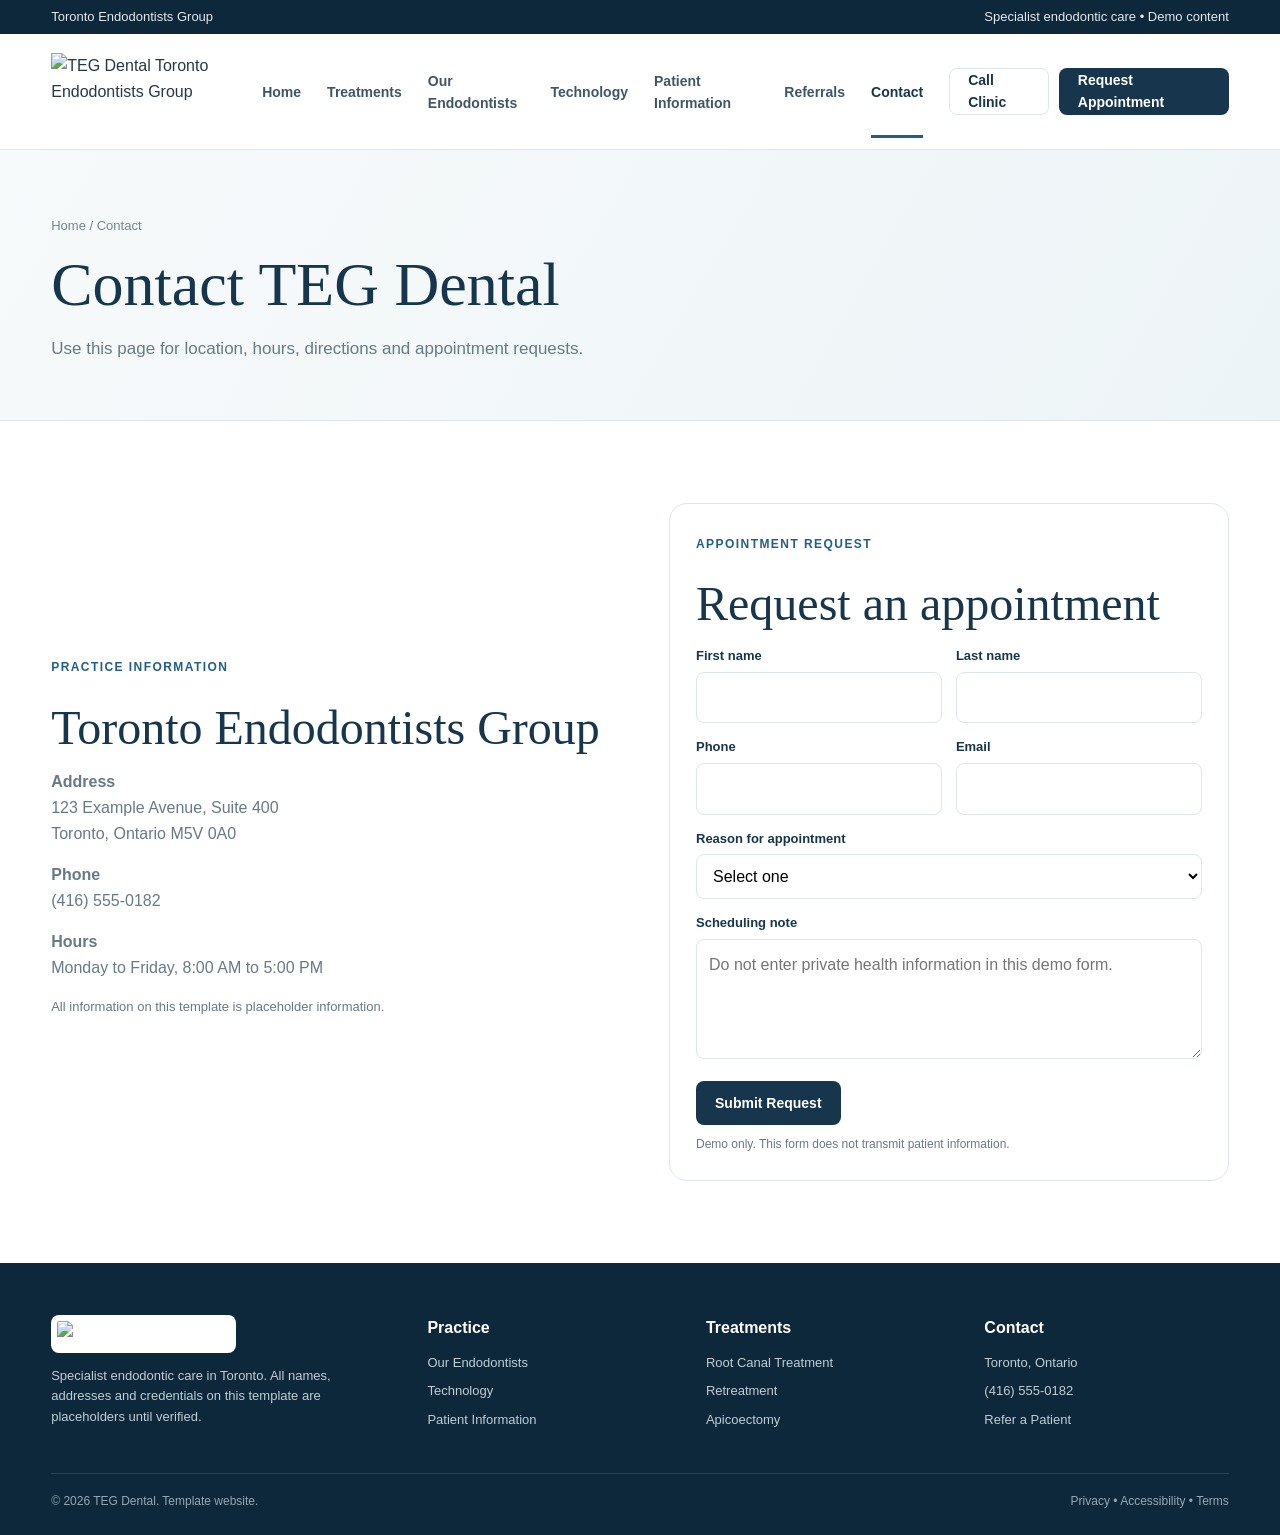
==== contact.html @ d8f6d040 "Add files via upload" ====
<!doctype html>
<html lang="en">
<head>
<meta charset="utf-8">
<meta name="viewport" content="width=device-width,initial-scale=1">
<title>Contact | TEG Dental</title>
<meta name="description" content="TEG Dental Toronto Endodontists Group">
<link rel="stylesheet" href="styles.css">
</head>
<body>

<div class="topbar"><div class="container"><span>Toronto Endodontists Group</span><span>Specialist endodontic care • Demo content</span></div></div>
<header class="site-header">
  <div class="container">
    <div class="nav-wrap">
      <a href="index.html"><img class="logo" src="assets/teg-logo.jpeg" alt="TEG Dental Toronto Endodontists Group"></a>
      <nav class="main-nav"><a class="" href="index.html">Home</a><a class="" href="treatments.html">Treatments</a><a class="" href="endodontists.html">Our Endodontists</a><a class="" href="technology.html">Technology</a><a class="" href="patient-info.html">Patient Information</a><a class="" href="referrals.html">Referrals</a><a class="active" href="contact.html">Contact</a></nav>
      <div class="header-actions">
        <a class="btn btn-outline" href="tel:+14165550182">Call Clinic</a>
        <a class="btn btn-primary" href="contact.html#appointment">Request Appointment</a>
        <button class="menu-btn" id="menuBtn" aria-label="Open menu">☰</button>
      </div>
    </div>
    <nav class="mobile-nav" id="mobileNav"><a href="index.html">Home</a><a href="treatments.html">Treatments</a><a href="endodontists.html">Our Endodontists</a><a href="technology.html">Technology</a><a href="patient-info.html">Patient Information</a><a href="referrals.html">Referrals</a><a href="contact.html">Contact</a></nav>
  </div>
</header>


<main>
<section class="page-hero"><div class="container"><div class="breadcrumb">Home / Contact</div><h1>Contact TEG Dental</h1><p>Use this page for location, hours, directions and appointment requests.</p></div></section>
<section class="section" id="appointment"><div class="container split">
  <div>
    <span class="eyebrow">Practice information</span>
    <h2>Toronto Endodontists Group</h2>
    <p><strong>Address</strong><br>123 Example Avenue, Suite 400<br>Toronto, Ontario M5V 0A0</p>
    <p><strong>Phone</strong><br>(416) 555-0182</p>
    <p><strong>Hours</strong><br>Monday to Friday, 8:00 AM to 5:00 PM</p>
    <p style="font-size:13px">All information on this template is placeholder information.</p>
  </div>
  <div class="form-card">
    <span class="eyebrow">Appointment request</span>
    <h2 style="font-family:Georgia,'Times New Roman',serif;color:#17364d;font-weight:500">Request an appointment</h2>
    <form data-demo>
      <div class="form-grid">
        <div><label>First name</label><input required></div>
        <div><label>Last name</label><input required></div>
        <div><label>Phone</label><input type="tel" required></div>
        <div><label>Email</label><input type="email" required></div>
        <div class="full"><label>Reason for appointment</label><select required><option value="">Select one</option><option>Consultation</option><option>Root canal assessment</option><option>Retreatment assessment</option><option>Emergency assessment</option></select></div>
        <div class="full"><label>Scheduling note</label><textarea placeholder="Do not enter private health information in this demo form."></textarea></div>
        <div class="full"><button class="btn btn-primary" type="submit">Submit Request</button><div class="notice">Demo only. This form does not transmit patient information.</div><div class="success">The demo form is working. No information was transmitted.</div></div>
      </div>
    </form>
  </div>
</div></section>
</main>


<footer class="footer">
  <div class="container">
    <div class="footer-grid">
      <div>
        <img class="footer-logo" src="assets/teg-logo.jpeg" alt="TEG Dental logo">
        <p>Specialist endodontic care in Toronto. All names, addresses and credentials on this template are placeholders until verified.</p>
      </div>
      <div><h4>Practice</h4><div class="footer-links">
        <a href="endodontists.html">Our Endodontists</a>
        <a href="technology.html">Technology</a>
        <a href="patient-info.html">Patient Information</a>
      </div></div>
      <div><h4>Treatments</h4><div class="footer-links">
        <a href="treatments.html#root-canal">Root Canal Treatment</a>
        <a href="treatments.html#retreatment">Retreatment</a>
        <a href="treatments.html#apicoectomy">Apicoectomy</a>
      </div></div>
      <div><h4>Contact</h4><div class="footer-links">
        <a href="contact.html">Toronto, Ontario</a>
        <a href="tel:+14165550182">(416) 555-0182</a>
        <a href="referrals.html">Refer a Patient</a>
      </div></div>
    </div>
    <div class="footer-bottom"><span>© 2026 TEG Dental. Template website.</span><span>Privacy • Accessibility • Terms</span></div>
  </div>
</footer>
<script src="script.js"></script>

</body>
</html>
---- styles.css ----
:root{
  --ink:#17364d;
  --ink-dark:#0e283b;
  --blue:#225f88;
  --blue-soft:#edf5f8;
  --aqua:#dfeff1;
  --warm:#f7f4ef;
  --line:#dce6eb;
  --text:#273844;
  --muted:#687a86;
  --white:#fff;
  --shadow:0 16px 44px rgba(17,51,76,.10);
  --radius:18px;
}
*{box-sizing:border-box}
html{scroll-behavior:smooth}
body{
  margin:0;
  font-family:Arial,Helvetica,sans-serif;
  color:var(--text);
  background:#fff;
  line-height:1.6;
}
a{text-decoration:none;color:inherit}
img{max-width:100%;display:block}
button,input,textarea,select{font:inherit}
.container{width:min(1180px,92%);margin:auto}
.topbar{
  background:var(--ink-dark);
  color:#dfe9ee;
  font-size:13px;
}
.topbar .container{
  min-height:34px;
  display:flex;
  align-items:center;
  justify-content:space-between;
  gap:20px;
}
.site-header{
  position:sticky;top:0;z-index:1000;
  background:rgba(255,255,255,.98);
  border-bottom:1px solid var(--line);
}
.nav-wrap{
  min-height:96px;
  display:flex;
  align-items:center;
  justify-content:space-between;
  gap:26px;
}
.logo{
  width:185px;
  height:76px;
  object-fit:contain;
}
.main-nav{
  display:flex;
  align-items:center;
  gap:26px;
  font-size:14px;
  font-weight:600;
  color:#3f5665;
}
.main-nav a{padding:36px 0 31px;border-bottom:3px solid transparent}
.main-nav a:hover,.main-nav a.active{color:var(--ink);border-bottom-color:var(--blue)}
.header-actions{display:flex;align-items:center;gap:10px}
.btn{
  display:inline-flex;align-items:center;justify-content:center;
  min-height:44px;padding:0 18px;border-radius:8px;
  border:1px solid transparent;font-weight:700;font-size:14px;cursor:pointer
}
.btn-primary{background:var(--ink);color:#fff}
.btn-primary:hover{background:var(--ink-dark)}
.btn-outline{background:#fff;border-color:var(--line);color:var(--ink)}
.btn-outline:hover{border-color:var(--blue);color:var(--blue)}
.menu-btn{
  display:none;background:none;border:0;font-size:24px;color:var(--ink);cursor:pointer
}
.mobile-nav{display:none;border-top:1px solid var(--line);padding:10px 0 18px}
.mobile-nav a{display:block;padding:11px 0;border-bottom:1px solid #edf1f3;font-weight:600;color:#455d6c}

.hero{
  background:
    radial-gradient(circle at 80% 15%,rgba(34,95,136,.10),transparent 30%),
    linear-gradient(120deg,#f9fbfc 0%,#f1f6f8 58%,#edf3f6 100%);
  padding:86px 0 74px;
}
.hero-grid{
  display:grid;grid-template-columns:1.05fr .95fr;gap:62px;align-items:center;
}
.eyebrow{
  display:inline-block;
  text-transform:uppercase;
  letter-spacing:.12em;
  font-size:12px;
  font-weight:800;
  color:var(--blue);
  margin-bottom:16px;
}
.hero h1{
  margin:0;
  color:var(--ink);
  font-family:Georgia,"Times New Roman",serif;
  font-size:clamp(46px,6vw,72px);
  line-height:1.02;
  letter-spacing:-.03em;
  font-weight:500;
}
.hero p{
  max-width:650px;
  color:var(--muted);
  font-size:18px;
  margin:24px 0 0;
}
.hero-actions{display:flex;gap:12px;flex-wrap:wrap;margin-top:30px}
.hero-panel{
  background:#fff;border:1px solid var(--line);border-radius:24px;box-shadow:var(--shadow);
  padding:20px;
}
.clinic-visual{
  height:420px;border-radius:16px;overflow:hidden;
  background:linear-gradient(155deg,#eaf1f5,#d6e6ec);
  position:relative;
}
.clinic-visual:before{
  content:"";position:absolute;inset:45px 55px 0 55px;background:#fff;border-radius:180px 180px 30px 30px;
  box-shadow:inset 0 0 0 1px #dbe6eb;
}
.clinic-visual:after{
  content:"";position:absolute;left:50%;top:94px;transform:translateX(-50%);
  width:150px;height:205px;border:12px solid var(--ink);border-top-width:10px;
  border-radius:48% 48% 42% 42% / 38% 38% 58% 58%;
  background:#fff;
}
.instrument{
  position:absolute;right:93px;top:46px;width:18px;height:255px;background:linear-gradient(#1f557d 0 25%,#aeb9bf 25% 38%,#727d84 38% 100%);
  border-radius:10px;transform:rotate(7deg);z-index:3;
}
.instrument:after{
  content:"";position:absolute;bottom:-58px;left:6px;width:5px;height:70px;background:#77838a;border-radius:3px;
}
.hero-note{
  display:grid;grid-template-columns:repeat(3,1fr);gap:10px;margin-top:14px
}
.hero-note div{border-top:1px solid var(--line);padding-top:13px}
.hero-note strong{display:block;color:var(--ink);font-size:13px}
.hero-note span{font-size:12px;color:var(--muted)}

.section{padding:82px 0}
.section.alt{background:#f8fafb}
.section-head{
  display:grid;grid-template-columns:1fr .7fr;gap:40px;align-items:end;margin-bottom:38px
}
.section-head h2{
  margin:7px 0 0;
  font-family:Georgia,"Times New Roman",serif;
  color:var(--ink);font-size:clamp(34px,4vw,50px);line-height:1.08;font-weight:500
}
.section-head p{margin:0;color:var(--muted)}
.cards{display:grid;grid-template-columns:repeat(3,1fr);gap:18px}
.card{
  background:#fff;border:1px solid var(--line);border-radius:var(--radius);padding:27px;
  transition:.2s ease;
}
.card:hover{transform:translateY(-3px);box-shadow:var(--shadow)}
.card-kicker{font-size:12px;font-weight:800;color:var(--blue);letter-spacing:.08em;text-transform:uppercase}
.card h3{margin:8px 0;color:var(--ink);font-size:20px}
.card p{color:var(--muted);font-size:14px}
.text-link{display:inline-block;margin-top:10px;font-weight:700;color:var(--blue);font-size:14px}
.split{
  display:grid;grid-template-columns:1fr 1fr;gap:58px;align-items:center
}
.image-block{
  min-height:420px;border-radius:22px;background:linear-gradient(145deg,#e7f0f4,#d2e3ea);position:relative;overflow:hidden
}
.image-block .window{
  position:absolute;left:45px;right:45px;top:45px;height:210px;background:#fff;border-radius:8px;
  box-shadow:inset 0 0 0 1px #d9e4e9;
}
.image-block .chair{
  position:absolute;left:72px;bottom:55px;width:230px;height:80px;background:#7698ae;border-radius:50px 50px 24px 24px;transform:rotate(-7deg)
}
.image-block .chair:after{
  content:"";position:absolute;width:48px;height:120px;background:#607f92;left:125px;top:55px;border-radius:20px
}
.image-block .lamp{
  position:absolute;right:82px;top:95px;width:12px;height:200px;background:#667a86;transform:rotate(16deg)
}
.image-block .lamp:after{
  content:"";position:absolute;top:-20px;left:-35px;width:80px;height:42px;background:#fff;border:1px solid #cbd8de;border-radius:50%
}
.split h2{
  font-family:Georgia,"Times New Roman",serif;color:var(--ink);
  font-size:clamp(34px,4vw,48px);line-height:1.08;font-weight:500;margin:8px 0 16px
}
.split p{color:var(--muted)}
.stats{display:grid;grid-template-columns:repeat(3,1fr);gap:14px;margin-top:28px}
.stat{border-left:3px solid var(--blue);padding-left:14px}
.stat strong{display:block;color:var(--ink);font-size:22px}
.stat span{color:var(--muted);font-size:12px}

.band{background:var(--ink);color:#fff;padding:62px 0}
.band-grid{display:grid;grid-template-columns:1fr auto;gap:30px;align-items:center}
.band h2{font-family:Georgia,"Times New Roman",serif;font-size:38px;font-weight:500;margin:0}
.band p{color:#c7d7e1;margin:8px 0 0;max-width:700px}

.page-hero{
  padding:66px 0 58px;background:linear-gradient(120deg,#f7fafb,#edf4f7);border-bottom:1px solid var(--line)
}
.breadcrumb{font-size:13px;color:#738692;margin-bottom:15px}
.page-hero h1{
  font-family:Georgia,"Times New Roman",serif;
  font-size:clamp(42px,5vw,62px);
  color:var(--ink);font-weight:500;line-height:1.05;margin:0
}
.page-hero p{max-width:720px;color:var(--muted);font-size:17px;margin:18px 0 0}

.content-grid{display:grid;grid-template-columns:1fr 310px;gap:52px;align-items:start}
.content h2{font-family:Georgia,"Times New Roman",serif;color:var(--ink);font-size:34px;font-weight:500;margin-top:0}
.content h3{color:var(--ink);margin-top:30px}
.content p,.content li{color:var(--muted)}
.content ul{padding-left:20px}
.side-card{
  position:sticky;top:125px;background:#f7fafb;border:1px solid var(--line);border-radius:16px;padding:22px
}
.side-card h3{color:var(--ink);margin-top:0}
.side-card a{display:block;padding:10px 0;border-bottom:1px solid var(--line);font-size:14px;color:#456071}
.side-card a:last-child{border-bottom:0}

.doctor-grid{display:grid;grid-template-columns:repeat(3,1fr);gap:22px}
.doctor-card{border:1px solid var(--line);border-radius:18px;overflow:hidden;background:#fff}
.doctor-photo{
  height:300px;background:linear-gradient(155deg,#e9f1f5,#d6e5eb);display:flex;align-items:flex-end;justify-content:center
}
.person{
  width:180px;height:235px;background:#fff;border-radius:90px 90px 15px 15px;position:relative
}
.person:before{
  content:"";position:absolute;left:50%;top:28px;transform:translateX(-50%);
  width:92px;height:92px;border-radius:50%;background:#d9a682;
}
.person:after{
  content:"";position:absolute;left:50%;top:18px;transform:translateX(-50%);
  width:100px;height:46px;border-radius:60px 60px 15px 15px;background:#263c4b;
}
.doctor-info{padding:22px}
.doctor-info h3{margin:0;color:var(--ink);font-size:21px}
.role{color:var(--blue);font-size:13px;font-weight:700;margin:4px 0 10px}
.doctor-info p{color:var(--muted);font-size:14px}

.form-card{background:#fff;border:1px solid var(--line);border-radius:18px;padding:26px}
.form-grid{display:grid;grid-template-columns:1fr 1fr;gap:14px}
.form-card label{display:block;font-size:13px;font-weight:700;color:var(--ink);margin-bottom:5px}
.form-card input,.form-card textarea,.form-card select{
  width:100%;border:1px solid var(--line);border-radius:8px;padding:12px;background:#fff;outline:none
}
.form-card input:focus,.form-card textarea:focus,.form-card select:focus{border-color:var(--blue);box-shadow:0 0 0 3px rgba(34,95,136,.08)}
.form-card textarea{min-height:120px;resize:vertical}
.full{grid-column:1/-1}
.notice{font-size:12px;color:var(--muted);margin-top:10px}
.success{display:none;background:#edf6f1;border:1px solid #cfe2d8;color:#315d49;border-radius:8px;padding:12px;margin-top:12px}

.footer{background:var(--ink-dark);color:#fff;padding:52px 0 24px}
.footer-grid{display:grid;grid-template-columns:1.4fr 1fr 1fr 1fr;gap:34px}
.footer-logo{width:185px;background:#fff;padding:6px;border-radius:8px}
.footer h4{margin:0 0 12px}
.footer p,.footer a{color:#bdced8;font-size:13px}
.footer-links{display:grid;gap:8px}
.footer-bottom{border-top:1px solid rgba(255,255,255,.12);margin-top:32px;padding-top:18px;display:flex;justify-content:space-between;gap:20px;color:#91a9b7;font-size:12px}

@media(max-width:1000px){
  .main-nav,.header-actions .btn-outline{display:none}
  .menu-btn{display:block}
  .hero-grid,.split,.content-grid{grid-template-columns:1fr}
  .cards,.doctor-grid{grid-template-columns:1fr 1fr}
  .side-card{position:static}
  .footer-grid{grid-template-columns:1fr 1fr}
}
@media(max-width:650px){
  .topbar .container{justify-content:center}.topbar span:last-child{display:none}
  .logo{width:150px;height:64px}
  .hero{padding-top:54px}
  .hero-note,.cards,.doctor-grid,.stats,.form-grid,.footer-grid{grid-template-columns:1fr}
  .section-head{grid-template-columns:1fr}
  .band-grid{grid-template-columns:1fr}
  .footer-bottom{flex-direction:column}
}
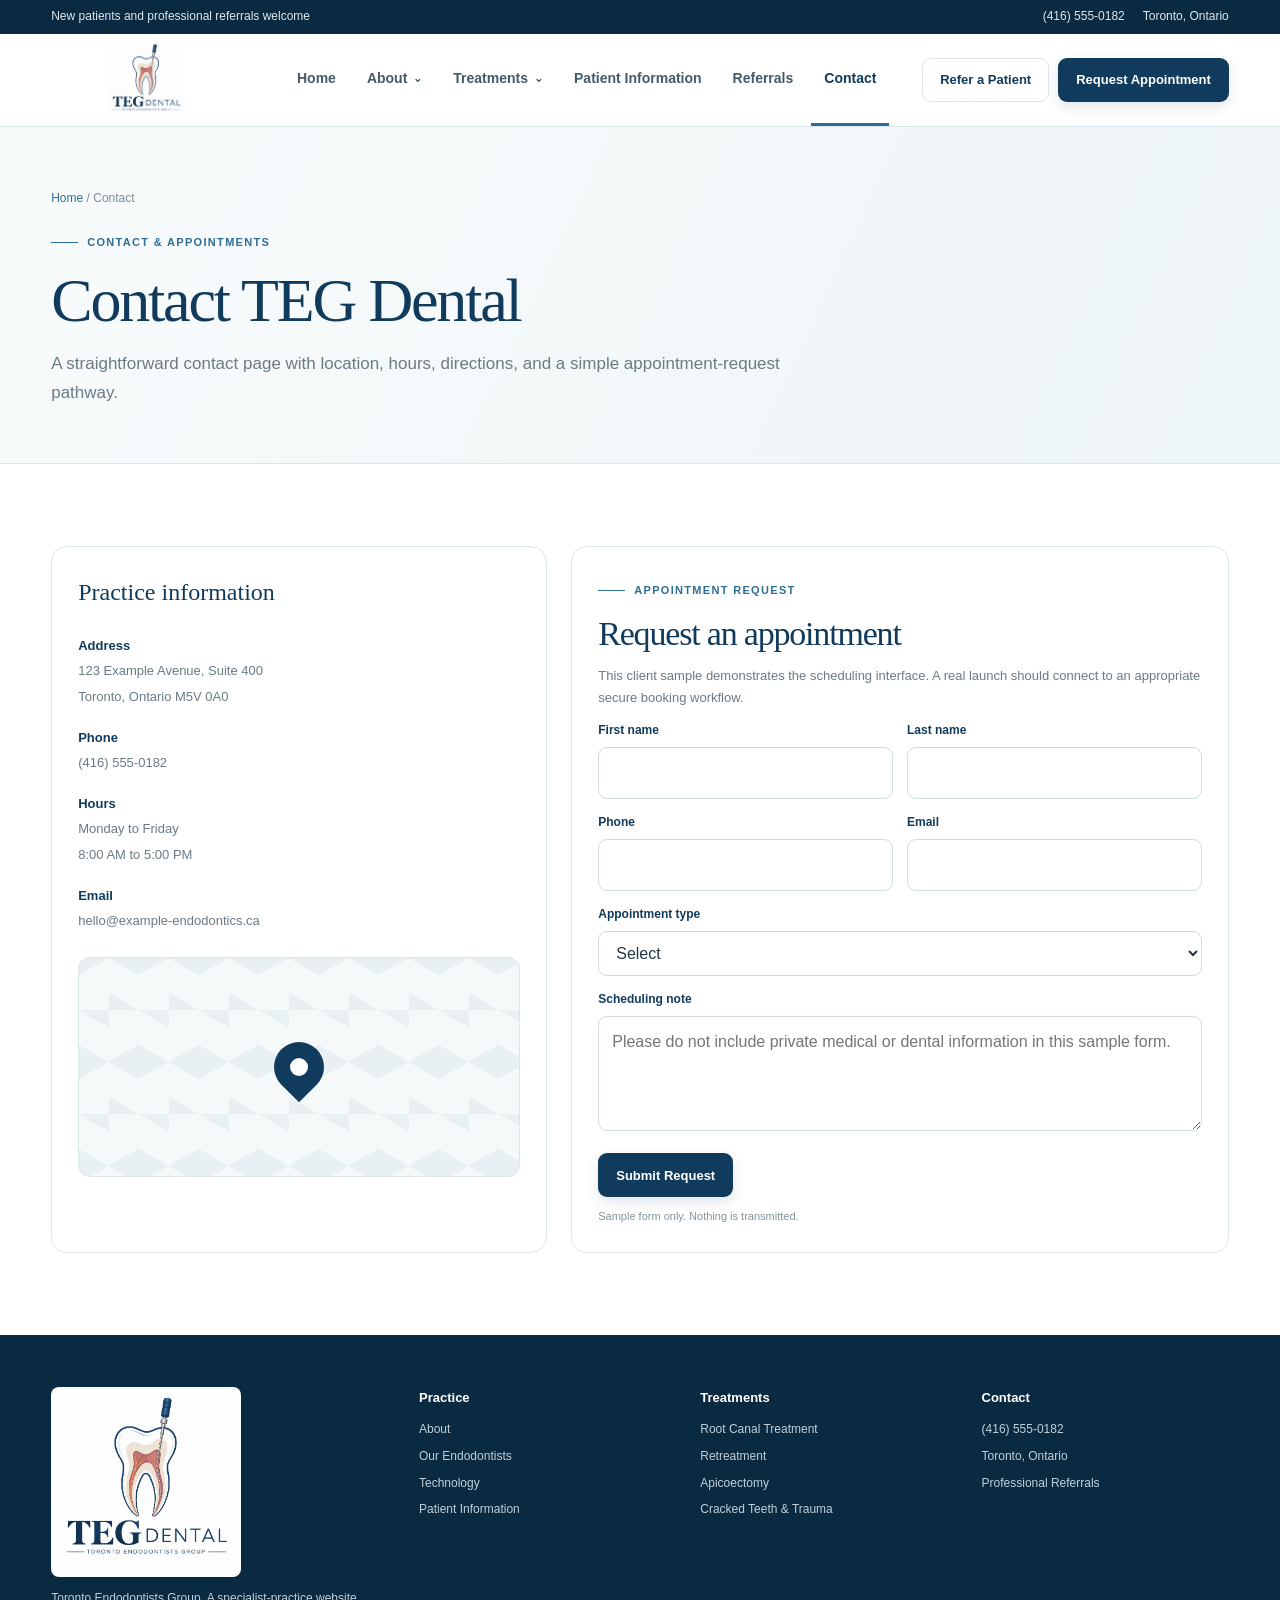
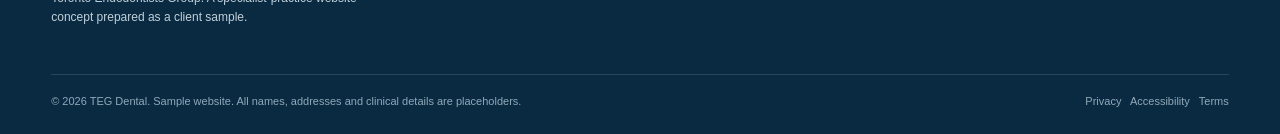
==== commit efe499b7: "Add files via upload" ====
--- a/contact.html
+++ b/contact.html
@@ -3,86 +3,605 @@
 <head>
 <meta charset="utf-8">
 <meta name="viewport" content="width=device-width,initial-scale=1">
+<meta name="theme-color" content="#113b5c">
 <title>Contact | TEG Dental</title>
-<meta name="description" content="TEG Dental Toronto Endodontists Group">
-<link rel="stylesheet" href="styles.css">
+<meta name="description" content="Contact TEG Dental and request an appointment.">
+<style>
+:root{
+  --navy:#113b5c;
+  --navy-2:#0a2a42;
+  --blue:#2d6e97;
+  --blue-2:#4b88a9;
+  --mist:#eef5f7;
+  --mist-2:#f6f9fa;
+  --warm:#f7f5f1;
+  --ink:#223744;
+  --muted:#6a7b85;
+  --line:#dbe5ea;
+  --white:#ffffff;
+  --success:#2f654e;
+  --success-bg:#eef7f2;
+  --shadow:0 18px 50px rgba(17,59,92,.10);
+  --shadow-soft:0 8px 24px rgba(17,59,92,.07);
+  --r-sm:10px;
+  --r-md:16px;
+  --r-lg:24px;
+  --max:1180px;
+}
+*{box-sizing:border-box}
+html{scroll-behavior:smooth}
+body{
+  margin:0;
+  color:var(--ink);
+  background:#fff;
+  font-family:"Segoe UI",Arial,Helvetica,sans-serif;
+  line-height:1.65;
+  -webkit-font-smoothing:antialiased;
+}
+body.menu-open{overflow:hidden}
+a{color:inherit;text-decoration:none}
+img{display:block;max-width:100%}
+button,input,select,textarea{font:inherit}
+button{color:inherit}
+.container{width:min(var(--max),92%);margin:auto}
+.skip-link{
+  position:absolute;left:16px;top:-60px;background:var(--navy);color:#fff;
+  padding:10px 14px;border-radius:8px;z-index:4000
+}
+.skip-link:focus{top:12px}
+:focus-visible{outline:3px solid rgba(45,110,151,.35);outline-offset:3px}
+.utility{
+  background:var(--navy-2);color:#dce8ee;font-size:12px
+}
+.utility .container{
+  min-height:34px;display:flex;align-items:center;justify-content:space-between;gap:20px
+}
+.utility-left,.utility-right{display:flex;gap:18px;align-items:center}
+.utility a:hover{color:#fff}
+.site-header{
+  position:sticky;top:0;z-index:2000;background:rgba(255,255,255,.98);
+  border-bottom:1px solid var(--line);backdrop-filter:blur(14px)
+}
+.header-row{
+  min-height:92px;display:grid;grid-template-columns:200px 1fr auto;align-items:center;gap:26px
+}
+.brand-logo{width:190px;height:76px;object-fit:contain}
+.desktop-nav{
+  display:flex;justify-content:center;align-items:stretch;gap:5px;height:92px
+}
+.nav-item{position:relative;display:flex;align-items:stretch}
+.nav-link{
+  display:flex;align-items:center;gap:6px;padding:0 13px;font-size:14px;font-weight:650;
+  color:#435b69;border-bottom:3px solid transparent
+}
+.nav-link:hover,.nav-link.active,.nav-item:focus-within>.nav-link{
+  color:var(--navy);border-bottom-color:var(--blue)
+}
+.chev{font-size:11px;transition:.2s}
+.nav-item:hover .chev,.nav-item:focus-within .chev{transform:rotate(180deg)}
+.dropdown{
+  position:absolute;left:0;top:76px;min-width:250px;padding:10px;background:#fff;
+  border:1px solid var(--line);border-radius:12px;box-shadow:var(--shadow);
+  opacity:0;visibility:hidden;transform:translateY(7px);transition:.18s ease
+}
+.nav-item:hover .dropdown,.nav-item:focus-within .dropdown{
+  opacity:1;visibility:visible;transform:translateY(0)
+}
+.dropdown a{
+  display:block;padding:10px 11px;border-radius:8px;font-size:13px;color:#455f6e
+}
+.dropdown a:hover{background:var(--mist-2);color:var(--navy)}
+.dropdown .drop-title{
+  font-size:11px;letter-spacing:.08em;text-transform:uppercase;color:#84939c;font-weight:800;
+  padding:6px 11px 4px
+}
+.header-actions{display:flex;align-items:center;gap:9px}
+.btn{
+  display:inline-flex;align-items:center;justify-content:center;min-height:44px;
+  padding:0 17px;border-radius:9px;border:1px solid transparent;
+  font-weight:700;font-size:13px;cursor:pointer;transition:.18s ease
+}
+.btn:hover{transform:translateY(-1px)}
+.btn-primary{background:var(--navy);color:#fff;box-shadow:0 5px 14px rgba(17,59,92,.12)}
+.btn-primary:hover{background:var(--navy-2)}
+.btn-secondary{background:#fff;color:var(--navy);border-color:var(--line)}
+.btn-secondary:hover{border-color:#b7ced9;background:#fbfdfe}
+.btn-light{background:#fff;color:var(--navy)}
+.menu-btn{
+  display:none;width:44px;height:44px;border:1px solid var(--line);border-radius:9px;
+  background:#fff;cursor:pointer
+}
+.menu-lines,.menu-lines:before,.menu-lines:after{
+  display:block;width:20px;height:2px;background:var(--navy);margin:auto;position:relative
+}
+.menu-lines:before,.menu-lines:after{content:"";position:absolute;left:0}
+.menu-lines:before{top:-6px}.menu-lines:after{top:6px}
+
+.mobile-menu{
+  display:none;position:fixed;inset:127px 0 0;background:#fff;z-index:1900;overflow:auto;
+  border-top:1px solid var(--line);padding:18px 4% 100px
+}
+.mobile-menu.open{display:block}
+.mobile-menu a,.mobile-group button{
+  width:100%;display:flex;justify-content:space-between;align-items:center;
+  padding:13px 2px;border:0;border-bottom:1px solid #edf2f4;background:#fff;
+  font-weight:700;color:#395464;text-align:left;cursor:pointer
+}
+.mobile-sub{display:none;padding:3px 0 10px 14px}
+.mobile-sub.open{display:block}
+.mobile-sub a{font-weight:500;font-size:14px;padding:10px 0}
+.mobile-cta{display:grid;grid-template-columns:1fr 1fr;gap:10px;margin-top:18px}
+.mobile-cta .btn{width:100%}
+
+.hero{
+  background:
+    radial-gradient(circle at 78% 18%,rgba(45,110,151,.12),transparent 27%),
+    linear-gradient(115deg,#fbfcfd 0%,#f3f8fa 58%,#eef5f7 100%);
+  padding:82px 0 72px;border-bottom:1px solid #edf2f4
+}
+.hero-grid{display:grid;grid-template-columns:1.08fr .92fr;gap:64px;align-items:center}
+.eyebrow{
+  display:inline-flex;align-items:center;gap:9px;color:var(--blue);font-size:11px;
+  font-weight:800;letter-spacing:.12em;text-transform:uppercase;margin-bottom:17px
+}
+.eyebrow:before{content:"";width:27px;height:1px;background:var(--blue)}
+.hero h1,.page-hero h1,.display-title{
+  margin:0;color:var(--navy);font-family:Georgia,"Times New Roman",serif;
+  font-weight:500;letter-spacing:-.035em
+}
+.hero h1{font-size:clamp(45px,5.7vw,72px);line-height:1.02;max-width:720px}
+.hero-lead{font-size:18px;max-width:650px;color:var(--muted);margin:23px 0 0}
+.hero-actions{display:flex;gap:11px;flex-wrap:wrap;margin-top:29px}
+.trust-row{
+  display:flex;gap:22px;flex-wrap:wrap;margin-top:29px;padding-top:23px;border-top:1px solid #dbe6eb
+}
+.trust-item{min-width:135px}
+.trust-item strong{display:block;color:var(--navy);font-size:13px}
+.trust-item span{color:var(--muted);font-size:12px}
+.brand-panel{
+  background:#fff;border:1px solid var(--line);border-radius:var(--r-lg);
+  box-shadow:var(--shadow);overflow:hidden
+}
+.brand-panel-top{
+  min-height:355px;padding:38px;display:flex;align-items:center;justify-content:center;
+  background:
+   linear-gradient(145deg,rgba(255,255,255,.9),rgba(239,246,248,.95)),
+   linear-gradient(#fff,#fff)
+}
+.hero-logo{
+  width:min(420px,92%);filter:drop-shadow(0 8px 18px rgba(17,59,92,.08))
+}
+.brand-panel-bottom{display:grid;grid-template-columns:1fr 1fr;border-top:1px solid var(--line)}
+.brand-panel-bottom a,.brand-panel-bottom div{
+  padding:17px 20px;font-size:12px;color:var(--muted)
+}
+.brand-panel-bottom a:first-child{border-right:1px solid var(--line)}
+.brand-panel-bottom strong{display:block;color:var(--navy);font-size:13px;margin-bottom:2px}
+
+.pathway{padding:24px 0;background:#fff;border-bottom:1px solid var(--line)}
+.pathway-grid{display:grid;grid-template-columns:1fr 1fr;gap:14px}
+.path-card{
+  display:flex;align-items:center;justify-content:space-between;gap:25px;
+  border:1px solid var(--line);border-radius:14px;padding:18px 20px;background:#fff;
+  transition:.18s ease
+}
+.path-card:hover{box-shadow:var(--shadow-soft);border-color:#c4d8e2}
+.path-card strong{display:block;color:var(--navy);font-size:15px}
+.path-card span{display:block;color:var(--muted);font-size:12px;margin-top:2px}
+.path-arrow{color:var(--blue);font-size:20px}
+
+.section{padding:82px 0}
+.section.alt{background:var(--mist-2)}
+.section.warm{background:var(--warm)}
+.section-head{
+  display:grid;grid-template-columns:1fr .72fr;gap:46px;align-items:end;margin-bottom:38px
+}
+.display-title{font-size:clamp(34px,4.3vw,52px);line-height:1.06}
+.section-head p{margin:0;color:var(--muted);max-width:520px}
+.services-grid{display:grid;grid-template-columns:repeat(3,1fr);gap:18px}
+.service-card{
+  display:flex;flex-direction:column;min-height:285px;padding:26px;
+  border:1px solid var(--line);border-radius:var(--r-md);background:#fff;transition:.2s ease
+}
+.service-card:hover{box-shadow:var(--shadow);transform:translateY(-3px);border-color:#c5d7df}
+.service-num{
+  width:42px;height:42px;border-radius:10px;background:var(--mist);color:var(--blue);
+  display:grid;place-items:center;font-size:12px;font-weight:800;margin-bottom:30px
+}
+.service-card h3{color:var(--navy);font-size:20px;line-height:1.25;margin:0 0 9px}
+.service-card p{font-size:14px;color:var(--muted);margin:0 0 22px}
+.service-card .text-link{margin-top:auto}
+.text-link{
+  display:inline-flex;align-items:center;gap:7px;color:var(--blue);font-weight:750;font-size:13px
+}
+.text-link:hover{color:var(--navy)}
+.split{display:grid;grid-template-columns:1fr 1fr;gap:64px;align-items:center}
+.split-copy p{color:var(--muted)}
+.feature-box{
+  min-height:420px;border-radius:var(--r-lg);border:1px solid var(--line);
+  background:linear-gradient(145deg,#eaf3f6,#f8fbfc);
+  padding:34px;display:flex;flex-direction:column;justify-content:space-between
+}
+.feature-box-logo{width:260px;opacity:.96}
+.feature-list{display:grid;grid-template-columns:1fr 1fr;gap:12px}
+.feature-pill{
+  background:rgba(255,255,255,.86);border:1px solid rgba(210,225,232,.9);
+  border-radius:12px;padding:14px
+}
+.feature-pill strong{display:block;color:var(--navy);font-size:13px}
+.feature-pill span{display:block;color:var(--muted);font-size:11px;margin-top:2px}
+.process{display:grid;grid-template-columns:repeat(3,1fr);gap:18px}
+.process-step{padding:0 24px 0 0}
+.process-step+.process-step{border-left:1px solid var(--line);padding-left:28px}
+.process-no{color:var(--blue);font-weight:800;font-size:12px;letter-spacing:.08em}
+.process-step h3{font-size:19px;color:var(--navy);margin:9px 0 7px}
+.process-step p{color:var(--muted);font-size:14px;margin:0}
+
+.team-preview{display:grid;grid-template-columns:1.05fr .95fr;gap:54px;align-items:center}
+.profile-stack{display:grid;grid-template-columns:repeat(3,1fr);gap:12px}
+.profile-mini{
+  background:#fff;border:1px solid var(--line);border-radius:16px;padding:14px;text-align:center
+}
+.profile-placeholder{
+  aspect-ratio:4/5;border-radius:12px;background:linear-gradient(155deg,#e7f0f4,#d5e4ea);
+  position:relative;overflow:hidden;margin-bottom:13px
+}
+.profile-placeholder:before{
+  content:"";position:absolute;width:72px;height:72px;border-radius:50%;
+  background:#b9cad3;left:50%;top:24%;transform:translateX(-50%)
+}
+.profile-placeholder:after{
+  content:"";position:absolute;width:116px;height:130px;border-radius:60px 60px 18px 18px;
+  background:#fff;left:50%;bottom:-20px;transform:translateX(-50%)
+}
+.profile-mini strong{display:block;color:var(--navy);font-size:13px}
+.profile-mini span{display:block;color:var(--muted);font-size:11px}
+.small-note{font-size:11px;color:#87959d}
+
+.cta-band{background:var(--navy);color:#fff;padding:58px 0}
+.cta-grid{display:grid;grid-template-columns:1fr auto;gap:30px;align-items:center}
+.cta-band h2{
+  margin:0;font-family:Georgia,"Times New Roman",serif;font-weight:500;
+  font-size:clamp(30px,3.7vw,44px)
+}
+.cta-band p{margin:8px 0 0;color:#c8d8e2;max-width:730px}
+
+.page-hero{
+  padding:62px 0 56px;background:linear-gradient(115deg,#f8fbfc,#eef5f7);
+  border-bottom:1px solid var(--line)
+}
+.breadcrumb{font-size:12px;color:#7d8d96;margin-bottom:16px}
+.breadcrumb a{color:var(--blue)}
+.page-hero h1{font-size:clamp(40px,5vw,62px);line-height:1.05}
+.page-hero p{max-width:760px;color:var(--muted);font-size:17px;margin:17px 0 0}
+.page-actions{display:flex;gap:10px;flex-wrap:wrap;margin-top:24px}
+
+.content-layout{display:grid;grid-template-columns:minmax(0,1fr) 300px;gap:56px;align-items:start}
+.rich-content{max-width:800px}
+.rich-content h2{
+  font-family:Georgia,"Times New Roman",serif;color:var(--navy);
+  font-size:34px;line-height:1.15;font-weight:500;margin:0 0 16px
+}
+.rich-content h2:not(:first-child){margin-top:48px}
+.rich-content h3{color:var(--navy);font-size:19px;margin:28px 0 8px}
+.rich-content p,.rich-content li{color:var(--muted)}
+.rich-content ul{padding-left:20px}
+.rich-content li{margin:7px 0}
+.info-callout{
+  padding:18px 20px;border-left:3px solid var(--blue);background:var(--mist-2);
+  border-radius:0 10px 10px 0;margin:24px 0
+}
+.info-callout strong{color:var(--navy)}
+.side-card{
+  position:sticky;top:122px;border:1px solid var(--line);border-radius:14px;
+  background:#fff;padding:20px;box-shadow:var(--shadow-soft)
+}
+.side-card h3{margin:0 0 9px;color:var(--navy);font-size:16px}
+.side-card a{
+  display:block;padding:9px 0;border-bottom:1px solid #edf2f4;color:#516977;font-size:13px
+}
+.side-card a:last-of-type{border-bottom:0}
+.side-card .btn{width:100%;margin-top:14px}
+
+.treatment-index{display:grid;grid-template-columns:repeat(2,1fr);gap:16px}
+.treatment-row{
+  display:grid;grid-template-columns:auto 1fr auto;gap:15px;align-items:center;
+  border:1px solid var(--line);border-radius:14px;padding:18px;background:#fff
+}
+.treatment-row:hover{box-shadow:var(--shadow-soft)}
+.treatment-row .service-num{margin:0}
+.treatment-row h3{margin:0;color:var(--navy);font-size:17px}
+.treatment-row p{margin:3px 0 0;color:var(--muted);font-size:12px}
+.treatment-row .path-arrow{font-size:18px}
+
+.doctor-grid{display:grid;grid-template-columns:repeat(3,1fr);gap:20px}
+.doctor-card{border:1px solid var(--line);border-radius:16px;background:#fff;overflow:hidden}
+.doctor-image{
+  aspect-ratio:4/4.6;background:linear-gradient(155deg,#e8f1f4,#d8e6eb);
+  position:relative;overflow:hidden
+}
+.doctor-image:before{
+  content:"";position:absolute;width:115px;height:115px;border-radius:50%;
+  background:#b8c9d2;left:50%;top:18%;transform:translateX(-50%)
+}
+.doctor-image:after{
+  content:"";position:absolute;width:205px;height:220px;border-radius:100px 100px 25px 25px;
+  background:#fff;left:50%;bottom:-48px;transform:translateX(-50%);
+  box-shadow:inset 0 0 0 1px #e0e8ec
+}
+.doctor-copy{padding:21px}
+.doctor-copy h3{margin:0;color:var(--navy);font-size:20px}
+.doctor-role{color:var(--blue);font-size:12px;font-weight:800;margin:4px 0 10px}
+.doctor-copy p{font-size:13px;color:var(--muted);margin:0}
+
+.faq-list{border-top:1px solid var(--line)}
+.faq-item{border-bottom:1px solid var(--line)}
+.faq-q{
+  width:100%;display:flex;justify-content:space-between;gap:20px;align-items:center;
+  padding:18px 0;border:0;background:transparent;text-align:left;cursor:pointer;
+  font-weight:750;color:var(--navy)
+}
+.faq-plus{font-size:20px;color:var(--blue);transition:.2s}
+.faq-item.open .faq-plus{transform:rotate(45deg)}
+.faq-a{display:none;padding:0 0 18px;color:var(--muted);font-size:14px;max-width:790px}
+.faq-item.open .faq-a{display:block}
+
+.form-card{border:1px solid var(--line);border-radius:16px;background:#fff;padding:26px}
+.form-grid{display:grid;grid-template-columns:1fr 1fr;gap:14px}
+.field label{display:block;color:var(--navy);font-size:12px;font-weight:800;margin-bottom:6px}
+.field input,.field select,.field textarea{
+  width:100%;border:1px solid #cedce3;border-radius:9px;padding:12px 13px;background:#fff;
+  color:var(--ink);outline:none
+}
+.field input:focus,.field select:focus,.field textarea:focus{
+  border-color:var(--blue);box-shadow:0 0 0 3px rgba(45,110,151,.08)
+}
+.field textarea{min-height:115px;resize:vertical}
+.full{grid-column:1/-1}
+.form-note{font-size:11px;color:#83929a;margin-top:10px}
+.success{
+  display:none;background:var(--success-bg);color:var(--success);
+  border:1px solid #cfe4d8;border-radius:9px;padding:12px;margin-top:12px;font-size:13px
+}
+.contact-grid{display:grid;grid-template-columns:.86fr 1.14fr;gap:24px}
+.contact-panel{border:1px solid var(--line);border-radius:16px;padding:26px;background:#fff}
+.contact-panel h2{font-family:Georgia,"Times New Roman",serif;color:var(--navy);font-weight:500;margin-top:0}
+.contact-list{display:grid;gap:18px;margin-top:23px}
+.contact-item strong{display:block;color:var(--navy);font-size:13px}
+.contact-item span,.contact-item a{color:var(--muted);font-size:13px}
+.map-placeholder{
+  margin-top:24px;min-height:220px;border-radius:12px;background:
+  linear-gradient(30deg,#e8f0f3 12%,transparent 12.5%,transparent 87%,#e8f0f3 87.5%),
+  linear-gradient(150deg,#e8f0f3 12%,transparent 12.5%,transparent 87%,#e8f0f3 87.5%),
+  linear-gradient(30deg,#e8f0f3 12%,transparent 12.5%,transparent 87%,#e8f0f3 87.5%),
+  #f6f9fa;
+  background-size:60px 104px;background-position:0 0,0 0,30px 52px;
+  display:grid;place-items:center;border:1px solid var(--line)
+}
+.map-pin{
+  width:50px;height:50px;border-radius:50% 50% 50% 0;background:var(--navy);
+  transform:rotate(-45deg);position:relative
+}
+.map-pin:after{
+  content:"";position:absolute;width:18px;height:18px;border-radius:50%;background:#fff;
+  left:16px;top:16px
+}
+
+.footer{background:var(--navy-2);color:#fff;padding:52px 0 24px}
+.footer-grid{display:grid;grid-template-columns:1.35fr 1fr 1fr 1fr;gap:34px}
+.footer-logo{width:190px;background:#fff;border-radius:8px;padding:5px}
+.footer p,.footer a{color:#bfd0da;font-size:12px}
+.footer h4{margin:0 0 12px;font-size:13px}
+.footer-links{display:grid;gap:7px}
+.footer-links a:hover{color:#fff}
+.footer-bottom{
+  border-top:1px solid rgba(255,255,255,.12);margin-top:34px;padding-top:17px;
+  display:flex;justify-content:space-between;gap:20px;color:#8fa9b8;font-size:11px
+}
+.mobile-bar{display:none}
+
+@media(max-width:1080px){
+  .header-row{grid-template-columns:180px 1fr auto}
+  .desktop-nav{display:none}.menu-btn{display:block}
+  .hero-grid,.split,.team-preview,.content-layout,.contact-grid{grid-template-columns:1fr}
+  .side-card{position:static}
+  .brand-panel{max-width:720px}
+}
+@media(max-width:760px){
+  body{padding-bottom:68px}
+  .utility-right{display:none}
+  .utility .container{justify-content:center}
+  .header-row{min-height:78px;grid-template-columns:150px 1fr auto}
+  .brand-logo{width:148px;height:64px}
+  .header-actions .btn{display:none}
+  .mobile-menu{inset:112px 0 68px}
+  .hero{padding:52px 0 48px}
+  .hero-grid{gap:36px}
+  .hero h1{font-size:44px}
+  .hero-lead{font-size:16px}
+  .trust-row{gap:16px}
+  .brand-panel-top{min-height:245px;padding:24px}
+  .brand-panel-bottom{grid-template-columns:1fr}
+  .brand-panel-bottom a:first-child{border-right:0;border-bottom:1px solid var(--line)}
+  .pathway-grid,.services-grid,.process,.profile-stack,.treatment-index,.doctor-grid,.form-grid,.footer-grid{
+    grid-template-columns:1fr
+  }
+  .section{padding:60px 0}
+  .section-head{grid-template-columns:1fr;gap:18px}
+  .process-step+.process-step{border-left:0;border-top:1px solid var(--line);padding:22px 0 0}
+  .feature-list{grid-template-columns:1fr}
+  .cta-grid{grid-template-columns:1fr}
+  .page-hero{padding:46px 0 42px}
+  .page-hero h1{font-size:42px}
+  .footer-bottom{flex-direction:column}
+  .mobile-bar{
+    display:grid;grid-template-columns:1fr 1.25fr;position:fixed;left:0;right:0;bottom:0;
+    z-index:2500;background:#fff;border-top:1px solid var(--line);padding:9px 4%;gap:8px;
+    box-shadow:0 -5px 22px rgba(17,59,92,.08)
+  }
+  .mobile-bar .btn{width:100%;min-height:48px}
+}
+@media(max-width:420px){
+  .hero h1{font-size:39px}
+  .header-row{grid-template-columns:140px 1fr auto;gap:10px}
+  .brand-logo{width:138px}
+}
+</style>
 </head>
 <body>
 
-<div class="topbar"><div class="container"><span>Toronto Endodontists Group</span><span>Specialist endodontic care • Demo content</span></div></div>
+<a class="skip-link" href="#main">Skip to content</a>
+<div class="utility">
+  <div class="container">
+    <div class="utility-left"><span>New patients and professional referrals welcome</span></div>
+    <div class="utility-right"><a href="tel:+14165550182">(416) 555-0182</a><span>Toronto, Ontario</span></div>
+  </div>
+</div>
 <header class="site-header">
   <div class="container">
-    <div class="nav-wrap">
-      <a href="index.html"><img class="logo" src="assets/teg-logo.jpeg" alt="TEG Dental Toronto Endodontists Group"></a>
-      <nav class="main-nav"><a class="" href="index.html">Home</a><a class="" href="treatments.html">Treatments</a><a class="" href="endodontists.html">Our Endodontists</a><a class="" href="technology.html">Technology</a><a class="" href="patient-info.html">Patient Information</a><a class="" href="referrals.html">Referrals</a><a class="active" href="contact.html">Contact</a></nav>
+    <div class="header-row">
+      <a href="index.html" aria-label="TEG Dental home"><img class="brand-logo" src="[data-uri]